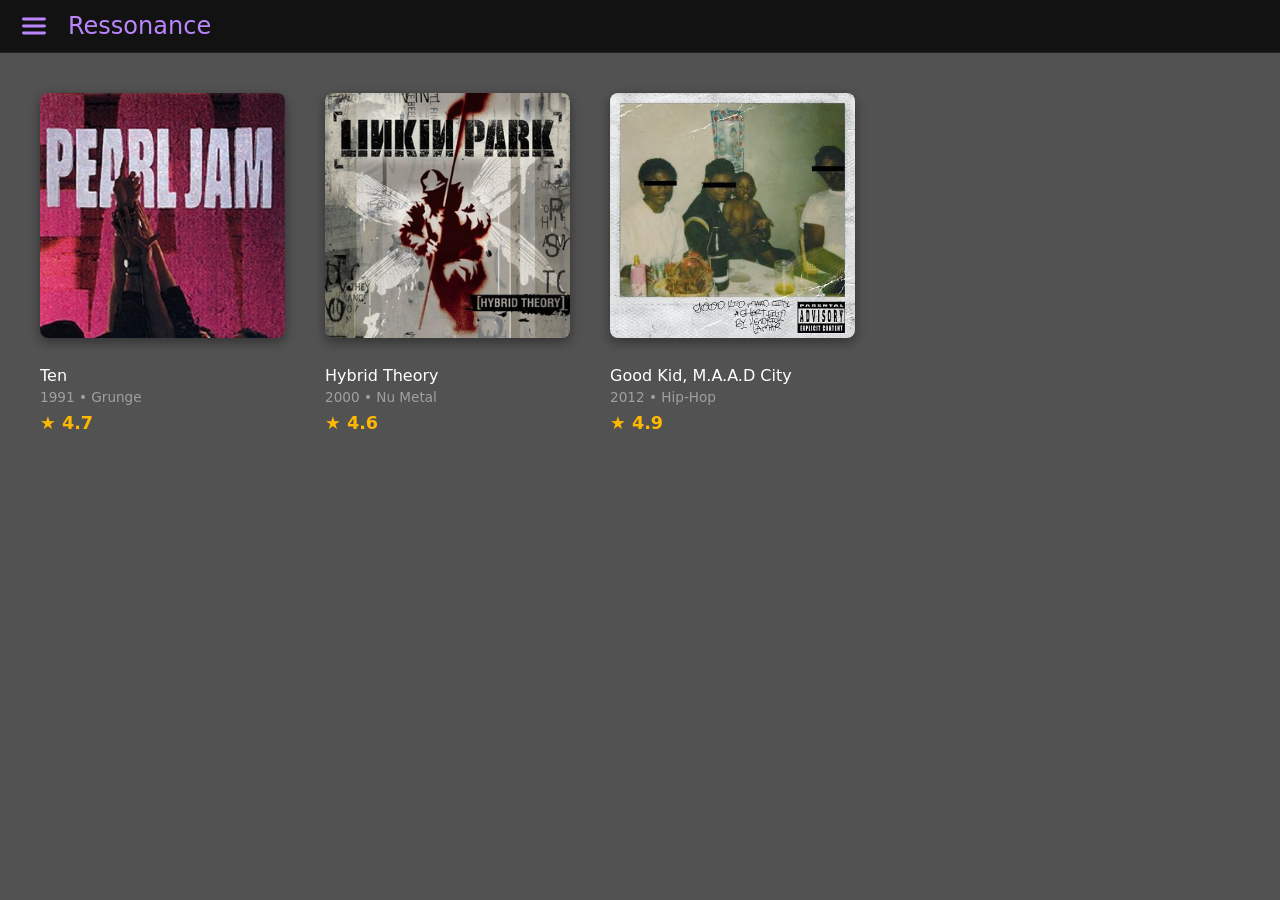
==== index.html @ e358bf4b "capas adicionadas, banco de dados atualizado, páginas de resenhas adicionadas" ====
<!DOCTYPE html>
<html lang="pt-BR">
<head>
    <meta charset="UTF-8">
    <meta name="viewport" content="width=device-width, initial-scale=1.0">
    <title>Ressonance</title>
    <link rel="stylesheet" href="style.css">
</head>
<body>
    <header>
        <button id="btn-menu" aria-label="Abrir menu de navegação">
            <svg width="28" height="28" viewBox="0 0 24 24" fill="none" stroke="currentColor" stroke-width="2.5" stroke-linecap="round" stroke-linejoin="round">
                <line x1="3" y1="12" x2="21" y2="12"></line>
                <line x1="3" y1="6" x2="21" y2="6"></line>
                <line x1="3" y1="18" x2="21" y2="18"></line>
            </svg>
        </button>
        <h1>Ressonance</h1>
    </header>
    <div class="app-container">
        
        <!-- barra lateral -->
        <aside id="menu-lateral" class="fechado">
            <section class="perfil-usuario">
                <figure>
                    <!-- Ícone de perfil -->
                    <svg width="40" height="40" viewBox="0 0 24 24" fill="currentColor">
                        <path d="M12 2C6.48 2 2 6.48 2 12s4.48 10 10 10 10-4.48 10-10S17.52 2 12 2zm0 3c1.66 0 3 1.34 3 3s-1.34 3-3 3-3-1.34-3-3 1.34-3 3-3zm0 14.2c-2.5 0-4.71-1.28-6-3.22.03-1.99 4-3.08 6-3.08 1.99 0 5.97 1.09 6 3.08-1.29 1.94-3.5 3.22-6 3.22z"/>
                    </svg>
                    <figcaption>Nome do Perfil</figcaption>
                </figure>
            </section>

            <nav aria-label="Menu principal">
                <ul>
                    <li><a href="#resenhas">Suas Resenhas</a></li>
                    <li><a href="#adicionar">Adicionar Resenha</a></li>
                </ul>
            </nav>

            <div class="menu-footer">
                <a href="#sair">Sair</a>
            </div>
        </aside>

        <!-- pagina inicial-->
        <main>
            <section class="grade-albuns">
                <article class="cartao-album">
                    <figure class="capa-placeholder">
                        <figcaption>Imagem do álbum</figcaption>
                    </figure>
                    <h3>Nome do álbum</h3>
                </article>
            </section>
        </main>

    </div>
    <script src="dados.js"></script>
    <script src="script.js"></script>
</body>
</body>
</html>
---- style.css ----
:root {
    --bg-header: #121212;
    --bg-menu: #000000;
    --bg-principal: #525252;
    --cor-destaque: #BB86FC;
    --texto-branco: #FFFFFF;
}

* {
    margin: 0;
    padding: 0;
    box-sizing: border-box;
}

body {
    background-color: var(--bg-principal);
    color: var(--texto-branco);
    font-family: 'Inter', system-ui, sans-serif;
    height: 100vh;
    display: flex;
    flex-direction: column;
}

header {
    background-color: var(--bg-header);
    display: flex;
    align-items: center;
    padding: 12px 20px;
    gap: 20px;
    border-bottom: 1px solid #222;
}

#btn-menu {
    background: none;
    border: none;
    color: var(--cor-destaque);
    cursor: pointer;
    display: flex;
    align-items: center;
    justify-content: center;
}

#btn-menu:focus-visible {
    outline: 2px solid var(--cor-destaque);
}

header h1 {
    color: var(--cor-destaque);
    font-size: 1.5rem;
    font-weight: 500;
}

.app-container {
    display: flex;
    flex: 1;
    position: relative;
    overflow: hidden;
}

/* Estilo do Menu Lateral */
aside {
    background-color: var(--bg-menu);
    width: 280px;
    height: 100%;
    position: absolute;
    top: 0;
    left: 0;
    transform: translateX(-100%);
    transition: transform 0.3s ease-in-out;
    display: flex;
    flex-direction: column;
    justify-content: space-between;
    padding: 30px 20px;
    z-index: 10;
    border-right: 1px solid #1a1a1a;
}

/* JavaScript para abrir o menu */
aside.aberto {
    transform: translateX(0);
}

.perfil-usuario figure {
    display: flex;
    align-items: center;
    gap: 15px;
    color: var(--cor-destaque);
    font-size: 1.2rem;
}

nav ul {
    list-style: none;
    display: flex;
    flex-direction: column;
    gap: 25px;
    margin-top: 40px;
}

nav a, .menu-footer a {
    color: var(--cor-destaque);
    text-decoration: none;
    font-size: 1.2rem;
    transition: opacity 0.2s;
}

nav a:hover, .menu-footer a:hover {
    opacity: 0.8;
}

.menu-footer {
    padding-bottom: 20px;
}

main {
    flex: 1;
    padding: 40px;
    background-color: var(--bg-principal);
    overflow-y: auto;
}

/* 2. O cartão de cada álbum */
.cartao-album {
    display: flex;
    flex-direction: column;
    width: 100%;
    /* Se tiver um 'display: inline-block' antigo aqui no seu código, apague-o! */
}

.capa-placeholder {
    width: 140px;
    height: 180px;
    background-color: #D2DCE6;
    border-radius: 16px;
    display: flex;
    align-items: center;
    text-align: center;
    padding: 15px;
    color: #333;
    font-size: 0.9rem;
    font-weight: 500;
}

.cartao-album h3 {
    color: var(--texto-branco);
    font-size: 1rem;
    font-weight: 500;
    margin-top: 12px;
}

.estrelas {
    color: #FFB800; /* Amarelo da estrela */
    font-size: 1.1rem;
    font-weight: 600; /* Deixa o número em negrito */
    display: flex;
    align-items: center;
    gap: 6px; /* Espaçamento entre a estrela e o número */
    margin-top: 8px;
}

/* Estilo para a nova linha de Ano e Género */
.ano-genero {
    font-size: 0.85rem;
    color: #A0A0A0; /* Cinza mais claro para informações secundárias */
    margin-top: 4px;
}

/* =========================================
   PÁGINA DO ÁLBUM (ESTILO IMDB)
========================================= */
.layout-album {
    background-color: #000000; /* Fundo mais escuro como o IMDb */
    overflow-y: auto;
}

.conteudo-album {
    max-width: 1200px;
    margin: 0 auto;
    padding: 30px;
    width: 100%;
}

#btn-voltar {
    background: none;
    border: none;
    color: var(--cor-destaque);
    cursor: pointer;
}

/* Cabeçalho do Álbum */
.cabecalho-imdb {
    display: flex;
    justify-content: space-between;
    align-items: flex-end;
    margin-bottom: 20px;
}

.titulo-gigante {
    font-size: 3rem;
    font-weight: 400;
    margin-bottom: 5px;
}

.subtitulo-imdb {
    color: #A0A0A0;
    font-size: 1.1rem;
}

/* Caixa de Avaliação */
.avaliacao-imdb {
    display: flex;
    align-items: center;
}

.nota-destaque {
    display: flex;
    align-items: center;
    gap: 10px;
}

.estrela-grande {
    color: #FFB800;
    font-size: 2.5rem;
}

.numeros-nota strong {
    font-size: 1.5rem;
    color: var(--texto-branco);
}

.nota-maxima {
    color: #A0A0A0;
    font-size: 1rem;
}

.total-avaliacoes {
    color: #A0A0A0;
    font-size: 0.8rem;
    margin-top: -3px;
}

/* Estrutura Central (Capa + Info) */
.conteudo-principal-imdb {
    display: flex;
    gap: 30px;
    margin-bottom: 50px;
}

/* Padroniza as capas na página de detalhes do álbum */
.capa-grande-img {
    width: 280px;
    height: 280px; /* Trava a altura para ficar igual à largura */
    aspect-ratio: 1 / 1; /* Força o formato perfeitamente quadrado */
    object-fit: cover; /* Evita que a imagem fique esticada ou achatada */
    border-radius: 4px;
    flex-shrink: 0;
    box-shadow: 0 8px 16px rgba(0, 0, 0, 0.5);
}

/* Transforma o H1 do cabeçalho num link discreto */
header h1 a {
    color: var(--cor-destaque);
    text-decoration: none; /* Remove o sublinhado padrão dos links */
    cursor: pointer;
}

.informacoes-laterais {
    flex: 1;
}

.tags-genero {
    margin-bottom: 20px;
}

.tag {
    border: 1px solid rgba(255, 255, 255, 0.3);
    border-radius: 20px;
    padding: 6px 16px;
    font-size: 0.9rem;
    color: #E0E0E0;
    display: inline-block;
}

.sinopse {
    font-size: 1.1rem;
    line-height: 1.6;
    margin-bottom: 30px;
    color: #E0E0E0;
}

.creditos-linha {
    border-top: 1px solid rgba(255, 255, 255, 0.1);
    padding: 15px 0;
    font-size: 1.1rem;
}

.creditos-linha span {
    color: var(--cor-destaque);
    margin-left: 10px;
}

/* Secção de Resenhas */
.cabecalho-resenhas {
    display: flex;
    justify-content: space-between;
    align-items: center;
    margin-bottom: 20px;
}

.cabecalho-resenhas h2 {
    font-size: 1.5rem;
    position: relative;
    padding-left: 15px;
}

.cabecalho-resenhas h2::before {
    content: '';
    position: absolute;
    left: 0;
    top: 50%;
    transform: translateY(-50%);
    width: 5px;
    height: 25px;
    background-color: var(--cor-destaque);
    border-radius: 2px;
}

.btn-avaliar {
    background-color: var(--bg-principal);
    color: var(--cor-destaque);
    border: none;
    padding: 8px 16px;
    border-radius: 4px;
    font-weight: 600;
    cursor: pointer;
    transition: background 0.2s;
}

.btn-avaliar:hover {
    background-color: #333;
}

/* Cartões de Resenha */
#lista-resenhas {
    display: flex;
    flex-direction: column;
    gap: 15px;
}

.cartao-resenha {
    background-color: var(--bg-principal);
    padding: 20px;
    border-radius: 8px;
}

.resenha-topo {
    display: flex;
    align-items: center;
    gap: 15px;
    margin-bottom: 10px;
}

.resenha-estrelas {
    color: #FFB800;
    font-weight: bold;
    background-color: rgba(255, 184, 0, 0.1);
    padding: 4px 8px;
    border-radius: 4px;
}

.resenha-autor {
    color: #A0A0A0;
    font-size: 0.9rem;
}

/* =========================================
   LISTA DE MÚSICAS (TRACKLIST)
========================================= */
.container-faixas {
    margin-bottom: 30px;
    background-color: rgba(255, 255, 255, 0.03);
    border-radius: 8px;
    padding: 20px;
    border: 1px solid rgba(255, 255, 255, 0.05);
}

.container-faixas h3 {
    font-size: 1.2rem;
    margin-bottom: 15px;
    color: var(--texto-branco);
}

.lista-musicas {
    list-style: none;
    display: flex;
    flex-direction: column;
    gap: 5px;
    max-height: 220px; /* Limita a altura para criar barra de rolagem */
    overflow-y: auto;
    padding-right: 10px;
}

/* Estiliza a barra de rolagem da lista de músicas (Apenas para navegadores Webkit) */
.lista-musicas::-webkit-scrollbar {
    width: 6px;
}
.lista-musicas::-webkit-scrollbar-track {
    background: rgba(255, 255, 255, 0.05);
    border-radius: 4px;
}
.lista-musicas::-webkit-scrollbar-thumb {
    background: rgba(255, 255, 255, 0.2);
    border-radius: 4px;
}

.lista-musicas li {
    font-size: 1rem;
    color: #E0E0E0;
    padding: 8px 12px;
    border-radius: 4px;
    display: flex;
    align-items: center;
    transition: background-color 0.2s;
}

.lista-musicas li:hover {
    background-color: rgba(255, 255, 255, 0.08);
}

.numero-faixa {
    color: #A0A0A0;
    font-size: 0.9rem;
    min-width: 30px;
    display: inline-block;
}

/* 1. Grade principal dos álbuns */
.grade-albuns {
    display: grid;
    grid-template-columns: repeat(4, 1fr); /* Força exatamente 4 álbuns por fileira */
    gap: 40px; /* Cria um espaçamento uniforme entre os álbuns */
    max-width: 1100px; /* Evita que os álbuns fiquem gigantes em monitores largos */
}

/* 3. A imagem da capa corrigida */
.imagem-capa {
    width: 100%; /* Preenche toda a coluna do grid */
    aspect-ratio: 1 / 1; /* Força a imagem a ter a mesma altura e largura (quadrado) */
    object-fit: cover; /* Preenche o quadrado cortando o excesso, ELIMINANDO A DISTORÇÃO */
    border-radius: 8px;
    box-shadow: 0 4px 12px rgba(0, 0, 0, 0.4);
    margin-bottom: 12px; /* Dá um respiro entre a imagem e o título do álbum */
}
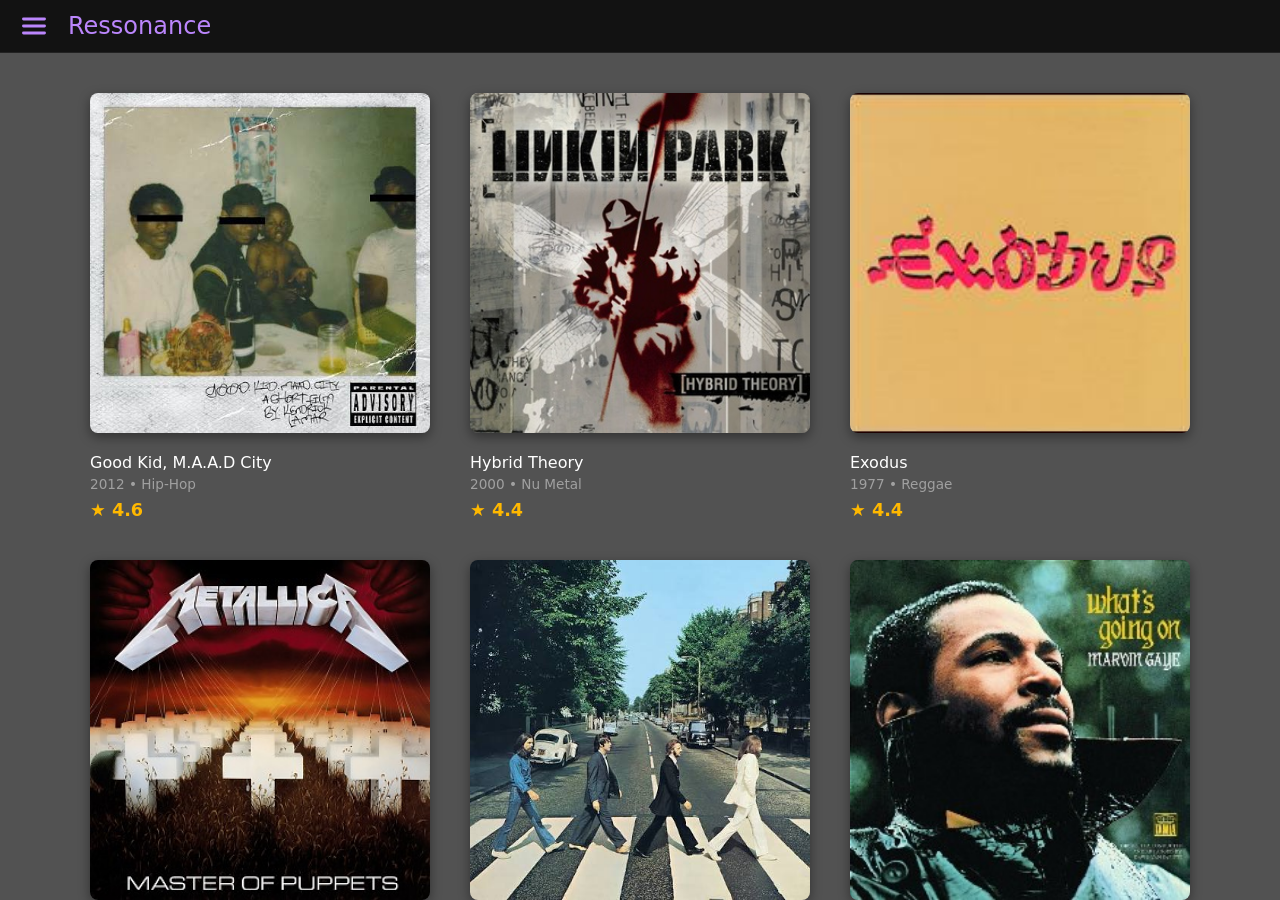
==== commit c6620665: "ultimas mudancas no codigo so dite Ressonance" ====
--- a/index.html
+++ b/index.html
@@ -19,31 +19,31 @@
     </header>
     <div class="app-container">
         
-        <!-- barra lateral -->
+        <!-- BARRA LATERAL -->
         <aside id="menu-lateral" class="fechado">
             <section class="perfil-usuario">
                 <figure>
-                    <!-- Ícone de perfil -->
+                    <!-- ICONE DE PERFIL -->
                     <svg width="40" height="40" viewBox="0 0 24 24" fill="currentColor">
                         <path d="M12 2C6.48 2 2 6.48 2 12s4.48 10 10 10 10-4.48 10-10S17.52 2 12 2zm0 3c1.66 0 3 1.34 3 3s-1.34 3-3 3-3-1.34-3-3 1.34-3 3-3zm0 14.2c-2.5 0-4.71-1.28-6-3.22.03-1.99 4-3.08 6-3.08 1.99 0 5.97 1.09 6 3.08-1.29 1.94-3.5 3.22-6 3.22z"/>
                     </svg>
-                    <figcaption>Nome do Perfil</figcaption>
+                    <figcaption><a href="meu-perfil.html" id="nome-perfil-sidebar" style="color: inherit; text-decoration: none;">Meu Perfil</a></figcaption>
                 </figure>
             </section>
 
             <nav aria-label="Menu principal">
                 <ul>
-                    <li><a href="#resenhas">Suas Resenhas</a></li>
-                    <li><a href="#adicionar">Adicionar Resenha</a></li>
+                    <li><a href="minhas-resenhas.html">Suas Resenhas</a></li>
+                    <li><a href="adicionar-resenha.html">Adicionar Resenha</a></li>
                 </ul>
             </nav>
 
             <div class="menu-footer">
-                <a href="#sair">Sair</a>
+                <a href="#" id="btn-sair">Sair</a>
             </div>
         </aside>
 
-        <!-- pagina inicial-->
+        <!-- PAGINA INICIAL-->
         <main>
             <section class="grade-albuns">
                 <article class="cartao-album">
@@ -56,6 +56,8 @@
         </main>
 
     </div>
+
+    <script src="barralat.js"></script>
     <script src="dados.js"></script>
     <script src="script.js"></script>
 </body>
--- a/style.css
+++ b/style.css
@@ -12,13 +12,14 @@
     box-sizing: border-box;
 }
 
-body {
+body, html {
     background-color: var(--bg-principal);
     color: var(--texto-branco);
     font-family: 'Inter', system-ui, sans-serif;
     height: 100vh;
     display: flex;
     flex-direction: column;
+    overflow-x: hidden;
 }
 
 header {
@@ -48,6 +49,12 @@
     color: var(--cor-destaque);
     font-size: 1.5rem;
     font-weight: 500;
+}
+
+header h1 a {
+    color: var(--cor-destaque);
+    text-decoration: none;
+    cursor: pointer;
 }
 
 .app-container {
@@ -62,22 +69,19 @@
     background-color: var(--bg-menu);
     width: 280px;
     height: 100%;
-    position: absolute;
-    top: 0;
-    left: 0;
-    transform: translateX(-100%);
-    transition: transform 0.3s ease-in-out;
+    position: relative;
+    margin-left: -280px;
+    transition: margin-left 0.3s ease-in-out;
     display: flex;
     flex-direction: column;
     justify-content: space-between;
     padding: 30px 20px;
-    z-index: 10;
     border-right: 1px solid #1a1a1a;
-}
-
-/* JavaScript para abrir o menu */
+    flex-shrink: 0;
+}
+
 aside.aberto {
-    transform: translateX(0);
+    margin-left: 0;
 }
 
 .perfil-usuario figure {
@@ -116,59 +120,59 @@
     padding: 40px;
     background-color: var(--bg-principal);
     overflow-y: auto;
-}
-
-/* 2. O cartão de cada álbum */
+    width: 100%;
+}
+
+/* Grade de álbuns na página principal */
+.grade-albuns {
+    display: grid;
+    grid-template-columns: repeat(3, 1fr);
+    gap: 40px;
+    max-width: 1100px;
+    margin: 0 auto;
+}
+
 .cartao-album {
     display: flex;
     flex-direction: column;
     width: 100%;
-    /* Se tiver um 'display: inline-block' antigo aqui no seu código, apague-o! */
-}
-
-.capa-placeholder {
-    width: 140px;
-    height: 180px;
-    background-color: #D2DCE6;
-    border-radius: 16px;
-    display: flex;
-    align-items: center;
-    text-align: center;
-    padding: 15px;
-    color: #333;
-    font-size: 0.9rem;
-    font-weight: 500;
+}
+
+.imagem-capa {
+    width: 100%;
+    aspect-ratio: 1 / 1;
+    object-fit: cover;
+    border-radius: 8px;
+    box-shadow: 0 4px 12px rgba(0, 0, 0, 0.4);
+    margin-bottom: 12px;
 }
 
 .cartao-album h3 {
     color: var(--texto-branco);
     font-size: 1rem;
     font-weight: 500;
-    margin-top: 12px;
+    margin-top: 4px;
 }
 
 .estrelas {
-    color: #FFB800; /* Amarelo da estrela */
-    font-size: 1.1rem;
-    font-weight: 600; /* Deixa o número em negrito */
-    display: flex;
-    align-items: center;
-    gap: 6px; /* Espaçamento entre a estrela e o número */
+    color: #FFB800;
+    font-size: 1.1rem;
+    font-weight: 600;
+    display: flex;
+    align-items: center;
+    gap: 6px;
     margin-top: 8px;
 }
 
-/* Estilo para a nova linha de Ano e Género */
 .ano-genero {
     font-size: 0.85rem;
-    color: #A0A0A0; /* Cinza mais claro para informações secundárias */
+    color: #A0A0A0;
     margin-top: 4px;
 }
 
-/* =========================================
-   PÁGINA DO ÁLBUM (ESTILO IMDB)
-========================================= */
+/* PAGINA DE DETALHES DO ALBUM */
 .layout-album {
-    background-color: #000000; /* Fundo mais escuro como o IMDb */
+    background-color: #000000;
     overflow-y: auto;
 }
 
@@ -179,15 +183,7 @@
     width: 100%;
 }
 
-#btn-voltar {
-    background: none;
-    border: none;
-    color: var(--cor-destaque);
-    cursor: pointer;
-}
-
-/* Cabeçalho do Álbum */
-.cabecalho-imdb {
+.cabecalho-detalhes {
     display: flex;
     justify-content: space-between;
     align-items: flex-end;
@@ -198,15 +194,15 @@
     font-size: 3rem;
     font-weight: 400;
     margin-bottom: 5px;
-}
-
-.subtitulo-imdb {
+    color: var(--texto-branco);
+}
+
+.subtitulo-detalhes {
     color: #A0A0A0;
     font-size: 1.1rem;
 }
 
-/* Caixa de Avaliação */
-.avaliacao-imdb {
+.avaliacao-detalhes {
     display: flex;
     align-items: center;
 }
@@ -238,37 +234,34 @@
     margin-top: -3px;
 }
 
-/* Estrutura Central (Capa + Info) */
-.conteudo-principal-imdb {
-    display: flex;
-    gap: 30px;
+/* Estrutura a capa ao lado da fista de faixas */
+.conteudo-principal-detalhes {
+    display: flex;
+    flex-direction: row;
+    align-items: flex-start;
+    gap: 40px;
     margin-bottom: 50px;
 }
 
-/* Padroniza as capas na página de detalhes do álbum */
 .capa-grande-img {
     width: 280px;
-    height: 280px; /* Trava a altura para ficar igual à largura */
-    aspect-ratio: 1 / 1; /* Força o formato perfeitamente quadrado */
-    object-fit: cover; /* Evita que a imagem fique esticada ou achatada */
-    border-radius: 4px;
+    height: 280px;
+    aspect-ratio: 1 / 1;
+    object-fit: cover;
+    border-radius: 8px;
     flex-shrink: 0;
     box-shadow: 0 8px 16px rgba(0, 0, 0, 0.5);
 }
 
-/* Transforma o H1 do cabeçalho num link discreto */
-header h1 a {
-    color: var(--cor-destaque);
-    text-decoration: none; /* Remove o sublinhado padrão dos links */
-    cursor: pointer;
-}
-
 .informacoes-laterais {
     flex: 1;
+    display: flex;
+    flex-direction: column;
+    gap: 20px;
 }
 
 .tags-genero {
-    margin-bottom: 20px;
+    margin-bottom: 5px;
 }
 
 .tag {
@@ -280,13 +273,6 @@
     display: inline-block;
 }
 
-.sinopse {
-    font-size: 1.1rem;
-    line-height: 1.6;
-    margin-bottom: 30px;
-    color: #E0E0E0;
-}
-
 .creditos-linha {
     border-top: 1px solid rgba(255, 255, 255, 0.1);
     padding: 15px 0;
@@ -298,7 +284,7 @@
     margin-left: 10px;
 }
 
-/* Secção de Resenhas */
+/* Secao de Resenhas */
 .cabecalho-resenhas {
     display: flex;
     justify-content: space-between;
@@ -339,7 +325,6 @@
     background-color: #333;
 }
 
-/* Cartões de Resenha */
 #lista-resenhas {
     display: flex;
     flex-direction: column;
@@ -372,11 +357,8 @@
     font-size: 0.9rem;
 }
 
-/* =========================================
-   LISTA DE MÚSICAS (TRACKLIST)
-========================================= */
+/* Lista de Musicas */
 .container-faixas {
-    margin-bottom: 30px;
     background-color: rgba(255, 255, 255, 0.03);
     border-radius: 8px;
     padding: 20px;
@@ -394,12 +376,11 @@
     display: flex;
     flex-direction: column;
     gap: 5px;
-    max-height: 220px; /* Limita a altura para criar barra de rolagem */
+    max-height: 220px;
     overflow-y: auto;
     padding-right: 10px;
 }
 
-/* Estiliza a barra de rolagem da lista de músicas (Apenas para navegadores Webkit) */
 .lista-musicas::-webkit-scrollbar {
     width: 6px;
 }
@@ -433,20 +414,268 @@
     display: inline-block;
 }
 
-/* 1. Grade principal dos álbuns */
-.grade-albuns {
-    display: grid;
-    grid-template-columns: repeat(4, 1fr); /* Força exatamente 4 álbuns por fileira */
-    gap: 40px; /* Cria um espaçamento uniforme entre os álbuns */
-    max-width: 1100px; /* Evita que os álbuns fiquem gigantes em monitores largos */
-}
-
-/* 3. A imagem da capa corrigida */
-.imagem-capa {
-    width: 100%; /* Preenche toda a coluna do grid */
-    aspect-ratio: 1 / 1; /* Força a imagem a ter a mesma altura e largura (quadrado) */
-    object-fit: cover; /* Preenche o quadrado cortando o excesso, ELIMINANDO A DISTORÇÃO */
+/* PAGINAS "SUAS RESENHAS" & "ADICIONAR" & "PERFIL" */
+.container-minhas-resenhas,
+.container-add-resenha,
+.container-perfil {
+    padding: 40px;
+    max-width: 900px;
+    margin: 0 auto;
+    width: 100%;
+}
+
+.titulo-pagina {
+    color: var(--cor-destaque);
+    font-size: 1.8rem;
+    margin-bottom: 30px;
+    font-weight: 500;
+}
+
+.caixa-formulario,
+.caixa-formulario-perfil {
+    background-color: #D2DCE6;
+    padding: 30px;
+    border-radius: 20px;
+    display: flex;
+    flex-direction: column;
+    gap: 20px;
+}
+
+.grupo-input {
+    width: 100%;
+}
+
+.relativo {
+    position: relative;
+}
+
+.input-escuro {
+    width: 100%;
+    background-color: #000000;
+    color: #FFFFFF;
+    border: none;
+    padding: 16px 20px;
+    border-radius: 40px;
+    font-size: 1.1rem;
+    font-family: inherit;
+    text-align: center;
+}
+
+.input-escuro::placeholder {
+    color: #FFFFFF;
+}
+
+.textarea-resenha {
+    border-radius: 20px;
+    min-height: 180px;
+    resize: none;
+    text-align: center;
+    padding-top: 75px;
+}
+
+.flex-row {
+    background-color: #000000;
+    border-radius: 40px;
+    display: flex;
+    align-items: center;
+    padding: 12px 25px;
+    gap: 15px;
+}
+
+.label-nota {
+    color: #FFFFFF;
+    flex: 1;
+    text-align: center;
+    font-size: 1.1rem;
+}
+
+.input-range {
+    flex: 1;
+    cursor: pointer;
+}
+
+.valor-nota {
+    color: #FFFFFF;
+    font-size: 1.2rem;
+    font-weight: bold;
+    min-width: 35px;
+}
+
+.dropdown-autocomplete {
+    position: absolute;
+    top: calc(100% + 5px);
+    left: 0;
+    width: 100%;
+    background-color: #222222;
+    border-radius: 16px;
+    max-height: 200px;
+    overflow-y: auto;
+    z-index: 50;
+    box-shadow: 0 5px 15px rgba(0,0,0,0.5);
+}
+
+.item-autocomplete {
+    padding: 12px 20px;
+    color: #FFFFFF;
+    cursor: pointer;
+    border-bottom: 1px solid #333;
+    transition: background 0.2s;
+}
+
+.item-autocomplete:hover {
+    background-color: var(--cor-destaque);
+    color: #000;
+}
+
+.btn-enviar {
+    background-color: var(--cor-destaque);
+    color: #000;
+    border: none;
+    padding: 15px;
+    border-radius: 40px;
+    font-weight: bold;
+    font-size: 1.1rem;
+    cursor: pointer;
+    transition: transform 0.2s;
+    width: 200px;
+    margin: 0 auto;
+    display: block;
+}
+
+.btn-enviar:hover {
+    transform: scale(1.05);
+}
+
+/* Estilo da pagina de perfil */
+.caixa-preta-generos {
+    background-color: #000000;
+    border-radius: 20px;
+    padding: 40px 20px;
+    min-height: 200px;
+}
+
+.grid-generos {
+    display: flex;
+    flex-wrap: wrap;
+    gap: 15px;
+    justify-content: center;
+}
+
+.btn-genero {
+    background-color: #D2DCE6;
+    color: #000000;
+    border: none;
+    padding: 12px 25px;
+    border-radius: 30px;
+    font-weight: bold;
+    font-size: 1rem;
+    cursor: pointer;
+    transition: background-color 0.2s, transform 0.1s;
+}
+
+.btn-genero:hover {
+    transform: scale(1.05);
+}
+
+.btn-genero.selecionado {
+    background-color: var(--cor-destaque);
+    color: #FFFFFF;
+}
+
+.btn-salvar-rosa {
+    background-color: #DA70D6;
+    color: #000;
+    border: none;
+    padding: 15px 60px;
+    border-radius: 40px;
+    font-weight: bold;
+    font-size: 1.1rem;
+    cursor: pointer;
+    margin: 30px auto 0;
+    display: block;
+    transition: transform 0.2s;
+}
+
+.btn-salvar-rosa:hover {
+    transform: scale(1.05);
+}
+
+/* Cartoes de Minhas Resenhas */
+#lista-minhas-resenhas {
+    display: flex;
+    flex-direction: column;
+    gap: 20px;
+}
+
+.cartao-minha-resenha {
+    background-color: #D2DCE6;
+    border-radius: 16px;
+    display: flex;
+    align-items: stretch;
+    padding: 15px;
+    gap: 20px;
+    color: #121212;
+}
+
+.info-album-resenha {
+    display: flex;
+    align-items: center;
+    gap: 15px;
+    min-width: 280px;
+}
+
+.capa-resenha-horizontal {
+    width: 90px;
+    height: 90px;
+    object-fit: cover;
     border-radius: 8px;
-    box-shadow: 0 4px 12px rgba(0, 0, 0, 0.4);
-    margin-bottom: 12px; /* Dá um respiro entre a imagem e o título do álbum */
+    box-shadow: 0 2px 5px rgba(0,0,0,0.3);
+}
+
+.textos-album-resenha h3 {
+    font-size: 1.2rem;
+    margin-bottom: 5px;
+    color: #121212;
+    font-weight: 600;
+}
+
+.nota-resenha {
+    display: flex;
+    align-items: center;
+    gap: 5px;
+    font-size: 1.1rem;
+    font-weight: bold;
+    color: #525252;
+}
+
+.nota-resenha .estrela-icone {
+    color: #FFB800;
+    font-size: 1.8rem;
+}
+
+.texto-resenha-usuario {
+    flex: 1;
+    display: flex;
+    align-items: center;
+    padding-left: 20px;
+    border-left: 2px solid rgba(0, 0, 0, 0.1);
+    font-size: 1.15rem;
+    line-height: 1.5;
+    font-weight: 500;
+    color: #121212;
+}
+
+/* Scrollbar Geral personalizada */
+::-webkit-scrollbar {
+    width: 10px;
+}
+::-webkit-scrollbar-track {
+    background: var(--bg-principal);
+}
+::-webkit-scrollbar-thumb {
+    background: #222;
+    border-radius: 5px;
+}
+::-webkit-scrollbar-thumb:hover {
+    background: var(--cor-destaque);
 }
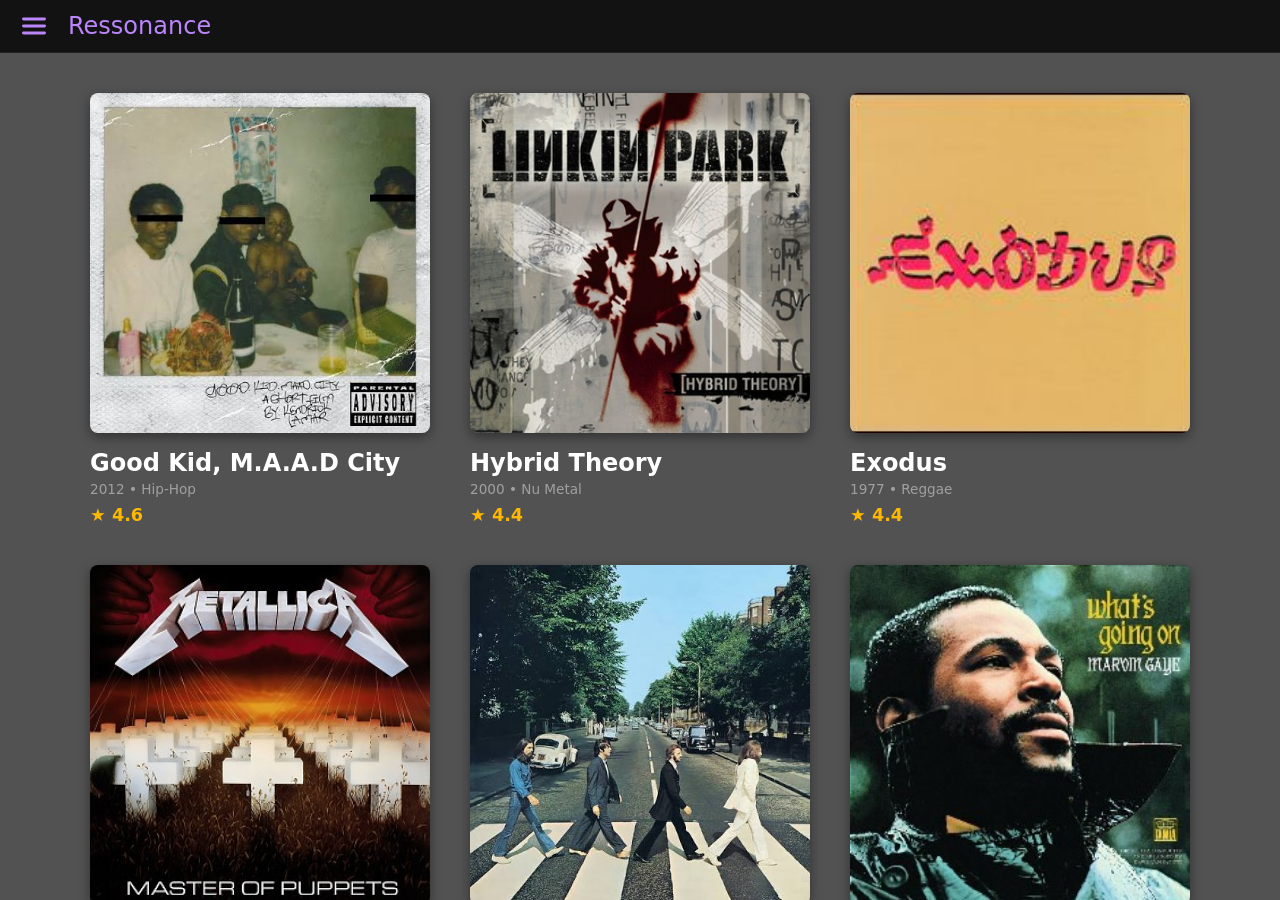
==== commit 63932921: "atualizacoes dos codigos apos validacoes requisitadas pelo professor" ====
--- a/index.html
+++ b/index.html
@@ -1,5 +1,5 @@
 <!DOCTYPE html>
-<html lang="pt-BR">
+<html lang="pt-PT">
 <head>
     <meta charset="UTF-8">
     <meta name="viewport" content="width=device-width, initial-scale=1.0">
@@ -22,8 +22,8 @@
         <!-- BARRA LATERAL -->
         <aside id="menu-lateral" class="fechado">
             <section class="perfil-usuario">
+                <h2 class="sr-only">Informações do Utilizador</h2>
                 <figure>
-                    <!-- ICONE DE PERFIL -->
                     <svg width="40" height="40" viewBox="0 0 24 24" fill="currentColor">
                         <path d="M12 2C6.48 2 2 6.48 2 12s4.48 10 10 10 10-4.48 10-10S17.52 2 12 2zm0 3c1.66 0 3 1.34 3 3s-1.34 3-3 3-3-1.34-3-3 1.34-3 3-3zm0 14.2c-2.5 0-4.71-1.28-6-3.22.03-1.99 4-3.08 6-3.08 1.99 0 5.97 1.09 6 3.08-1.29 1.94-3.5 3.22-6 3.22z"/>
                     </svg>
@@ -43,14 +43,15 @@
             </div>
         </aside>
 
-        <!-- PAGINA INICIAL-->
+        <!-- PÁGINA INICIAL -->
         <main>
             <section class="grade-albuns">
+                <h2 class="sr-only">Catálogo de Álbuns Musicais</h2>
                 <article class="cartao-album">
                     <figure class="capa-placeholder">
                         <figcaption>Imagem do álbum</figcaption>
                     </figure>
-                    <h3>Nome do álbum</h3>
+                    <h2>Nome do álbum</h2>
                 </article>
             </section>
         </main>
@@ -61,5 +62,4 @@
     <script src="dados.js"></script>
     <script src="script.js"></script>
 </body>
-</body>
 </html>
--- a/style.css
+++ b/style.css
@@ -126,10 +126,31 @@
 /* Grade de álbuns na página principal */
 .grade-albuns {
     display: grid;
-    grid-template-columns: repeat(3, 1fr);
-    gap: 40px;
+    grid-template-columns: repeat(auto-fill, minmax(130px, 1fr));
+    gap: 20px;
     max-width: 1100px;
     margin: 0 auto;
+    width: 100%;
+}
+
+/* Força 3 colunas no mobile */
+@media (min-width: 768px) {
+    .grade-albuns {
+        grid-template-columns: repeat(3, 1fr);
+        gap: 40px;
+    }
+}
+
+.sr-only {
+    position: absolute;
+    width: 1px;
+    height: 1px;
+    padding: 0;
+    margin: -1px;
+    overflow: hidden;
+    clip: rect(0, 0, 0, 0);
+    white-space: nowrap;
+    border: 0;
 }
 
 .cartao-album {
